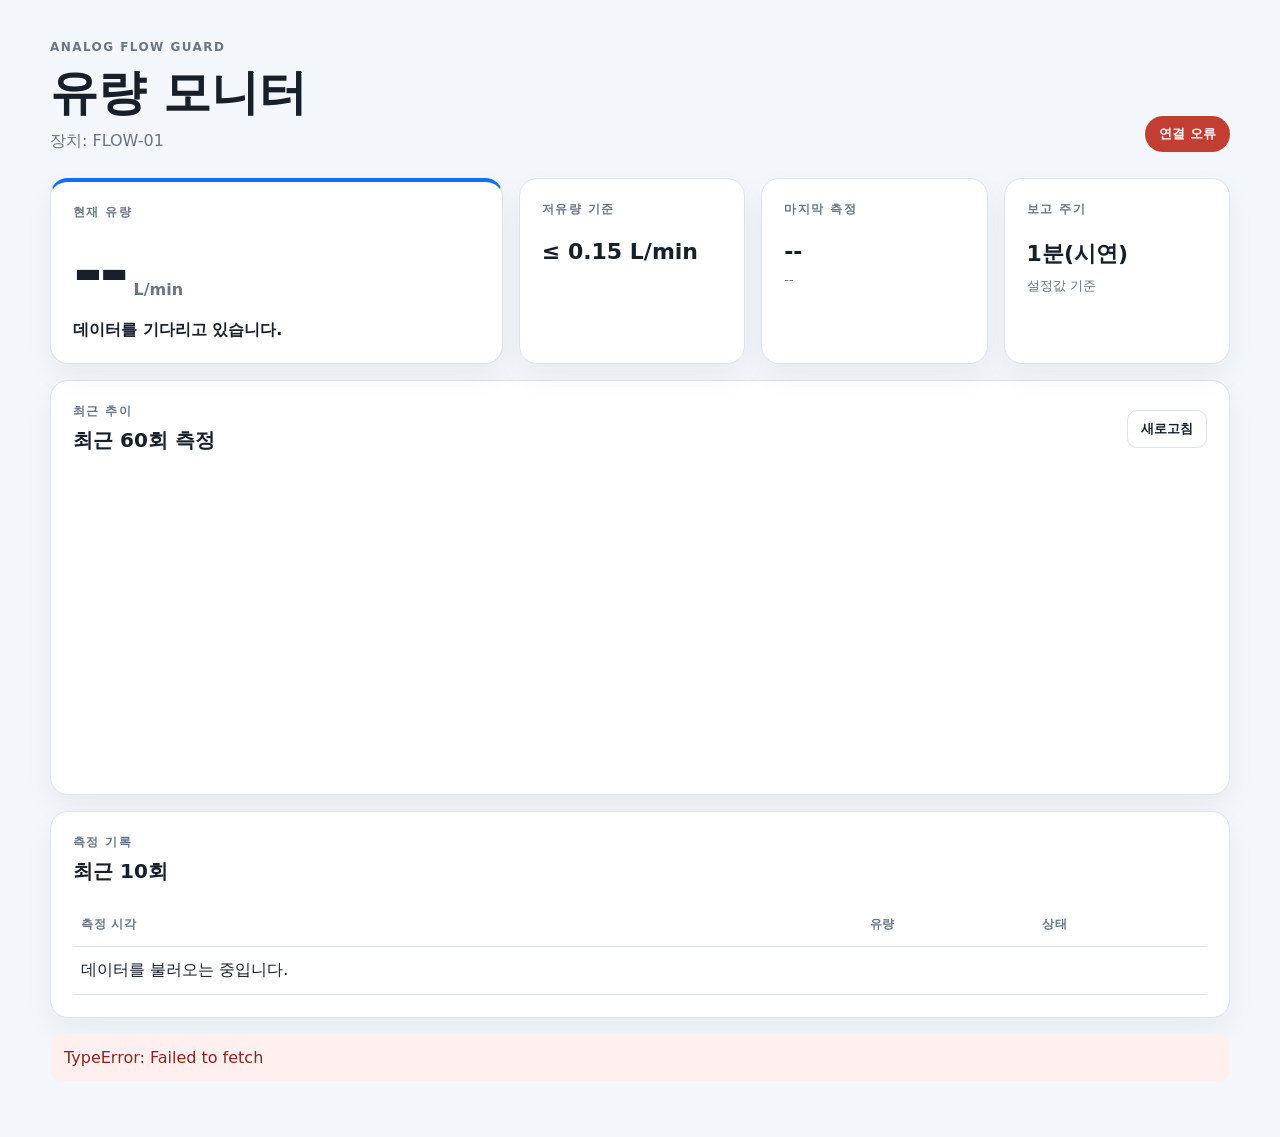
==== web/index.html @ fb078036 "Deploy Analog Flow Guard application" ====
<!doctype html>
<html lang="ko">
<head>
  <meta charset="utf-8">
  <meta name="viewport" content="width=device-width, initial-scale=1">
  <meta name="color-scheme" content="light dark">
  <title>Flow Guard Dashboard</title>
  <link rel="stylesheet" href="styles.css">
</head>
<body>
  <main class="shell">
    <header class="hero">
      <div>
        <p class="eyebrow">ANALOG FLOW GUARD</p>
        <h1>유량 모니터</h1>
        <p id="device-label" class="subtitle">장치를 불러오는 중</p>
      </div>
      <div id="connection-badge" class="badge badge-waiting">설정 확인 중</div>
    </header>
    <section class="summary-grid" aria-label="현재 상태">
      <article class="card current-card"><p class="label">현재 유량</p><div class="current-reading"><strong id="current-flow">--</strong><span>L/min</span></div><p id="reading-status" class="reading-status">데이터를 기다리고 있습니다.</p></article>
      <article class="card"><p class="label">저유량 기준</p><strong id="threshold-value" class="secondary-value">-- L/min</strong></article>
      <article class="card"><p class="label">마지막 측정</p><strong id="last-measured" class="secondary-value">--</strong><p id="last-age" class="muted">--</p></article>
      <article class="card"><p class="label">보고 주기</p><strong id="report-interval" class="secondary-value">--</strong><p class="muted">설정값 기준</p></article>
    </section>
    <section class="card chart-card">
      <div class="section-heading"><div><p class="label">최근 추이</p><h2>최근 60회 측정</h2></div><button id="refresh-button" type="button">새로고침</button></div>
      <div class="chart-wrap"><svg id="flow-chart" viewBox="0 0 900 300" role="img" aria-label="최근 유량 그래프"></svg></div>
    </section>
    <section class="card records-card">
      <div class="section-heading"><div><p class="label">측정 기록</p><h2>최근 10회</h2></div></div>
      <div class="table-wrap"><table><thead><tr><th>측정 시각</th><th>유량</th><th>상태</th></tr></thead><tbody id="records-body"><tr><td colspan="3">데이터를 불러오는 중입니다.</td></tr></tbody></table></div>
    </section>
    <p id="error-detail" class="error-detail" hidden></p>
  </main>
  <script src="config.js?v=1"></script>
  <script src="app.js?v=3"></script>
</body>
</html>
---- web/styles.css ----
:root { color-scheme: light; --background:#f3f6fa; --surface:#fff; --text:#17202a; --muted:#687687; --line:#dce4ec; --primary:#146ef5; --normal:#18864b; --warning:#c23d32; --waiting:#6b7280; font-family:Inter,Pretendard,"Noto Sans KR",system-ui,sans-serif; }
* { box-sizing:border-box; }
body { margin:0; background:var(--background); color:var(--text); }
.shell { width:min(1180px,calc(100% - 32px)); margin:0 auto; padding:40px 0 56px; }
.hero { display:flex; align-items:flex-end; justify-content:space-between; gap:24px; margin-bottom:26px; }
.eyebrow,.label { margin:0 0 7px; color:var(--muted); font-size:12px; font-weight:800; letter-spacing:.12em; }
h1,h2,p { margin-top:0; } h1 { margin-bottom:6px; font-size:clamp(30px,5vw,48px); } h2 { margin-bottom:0; font-size:20px; }
.subtitle,.muted { color:var(--muted); } .subtitle { margin-bottom:0; }
.badge { border-radius:999px; padding:9px 14px; color:#fff; font-size:13px; font-weight:800; white-space:nowrap; }
.badge-normal { background:var(--normal); } .badge-warning { background:var(--warning); } .badge-waiting { background:var(--waiting); }
.summary-grid { display:grid; grid-template-columns:2fr repeat(3,1fr); gap:16px; margin-bottom:16px; }
.card { border:1px solid var(--line); border-radius:18px; background:var(--surface); box-shadow:0 12px 30px rgba(20,35,55,.05); padding:22px; }
.current-card { border-top:4px solid var(--primary); } .current-reading { display:flex; align-items:baseline; gap:8px; }
.current-reading strong { font-size:clamp(44px,7vw,72px); letter-spacing:-.05em; } .current-reading span { color:var(--muted); font-weight:700; }
.reading-status { margin:8px 0 0; font-weight:700; } .secondary-value { display:block; margin-top:21px; font-size:22px; }
.card .muted { margin:8px 0 0; font-size:13px; } .chart-card,.records-card { margin-top:16px; }
.section-heading { display:flex; align-items:center; justify-content:space-between; gap:16px; margin-bottom:18px; }
button { border:1px solid var(--line); border-radius:10px; background:var(--surface); color:var(--text); cursor:pointer; font-weight:750; padding:9px 13px; }
button:hover { border-color:var(--primary); color:var(--primary); } .chart-wrap { min-height:280px; overflow-x:auto; }
#flow-chart { display:block; width:100%; min-width:650px; height:300px; } .grid-line { stroke:var(--line); stroke-width:1; }
.threshold-line { stroke:var(--warning); stroke-width:2; stroke-dasharray:7 6; } .data-line { fill:none; stroke:var(--primary); stroke-width:4; stroke-linejoin:round; stroke-linecap:round; }
.chart-label { fill:var(--muted); font-size:12px; } .table-wrap { overflow-x:auto; } table { width:100%; border-collapse:collapse; }
th,td { border-bottom:1px solid var(--line); padding:13px 8px; text-align:left; } th { color:var(--muted); font-size:12px; letter-spacing:.05em; }
td:nth-child(2),th:nth-child(2) { text-align:right; } td:nth-child(3),th:nth-child(3) { text-align:center; }
.status-normal { color:var(--normal); font-weight:800; } .status-warning { color:var(--warning); font-weight:800; }
.error-detail { border-radius:12px; margin:16px 0 0; background:#fff0ef; color:#8e261e; padding:14px; white-space:pre-wrap; }
@media (max-width:850px) { .summary-grid { grid-template-columns:1fr 1fr; } }
@media (max-width:560px) { .shell { width:min(100% - 20px,1180px); padding-top:24px; } .hero { align-items:flex-start; flex-direction:column; } .summary-grid { grid-template-columns:1fr; } .card { padding:18px; border-radius:14px; } }
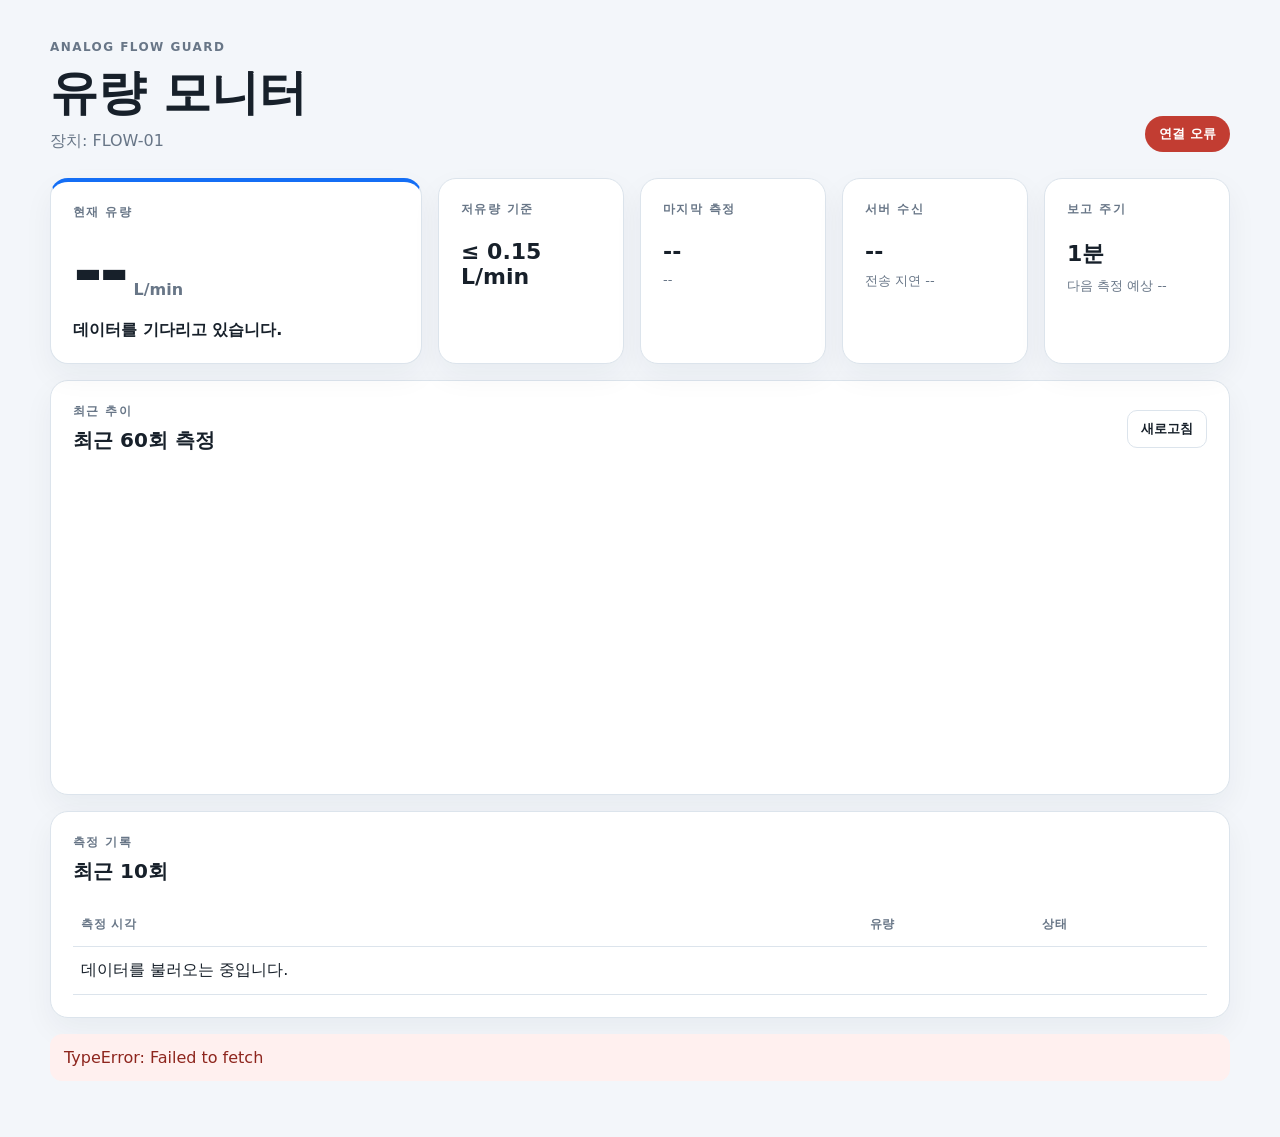
==== commit 83ce8fca: "Improve dashboard collection diagnostics" ====
--- a/web/index.html
+++ b/web/index.html
@@ -5,7 +5,7 @@
   <meta name="viewport" content="width=device-width, initial-scale=1">
   <meta name="color-scheme" content="light dark">
   <title>Flow Guard Dashboard</title>
-  <link rel="stylesheet" href="styles.css">
+  <link rel="stylesheet" href="styles.css?v=2">
 </head>
 <body>
   <main class="shell">
@@ -21,7 +21,8 @@
       <article class="card current-card"><p class="label">현재 유량</p><div class="current-reading"><strong id="current-flow">--</strong><span>L/min</span></div><p id="reading-status" class="reading-status">데이터를 기다리고 있습니다.</p></article>
       <article class="card"><p class="label">저유량 기준</p><strong id="threshold-value" class="secondary-value">-- L/min</strong></article>
       <article class="card"><p class="label">마지막 측정</p><strong id="last-measured" class="secondary-value">--</strong><p id="last-age" class="muted">--</p></article>
-      <article class="card"><p class="label">보고 주기</p><strong id="report-interval" class="secondary-value">--</strong><p class="muted">설정값 기준</p></article>
+      <article class="card"><p class="label">서버 수신</p><strong id="last-received" class="secondary-value">--</strong><p id="ingest-delay" class="muted">전송 지연 --</p></article>
+      <article class="card"><p class="label">보고 주기</p><strong id="report-interval" class="secondary-value">--</strong><p id="next-expected" class="muted">다음 측정 예상 --</p></article>
     </section>
     <section class="card chart-card">
       <div class="section-heading"><div><p class="label">최근 추이</p><h2>최근 60회 측정</h2></div><button id="refresh-button" type="button">새로고침</button></div>
@@ -34,6 +35,6 @@
     <p id="error-detail" class="error-detail" hidden></p>
   </main>
   <script src="config.js?v=1"></script>
-  <script src="app.js?v=3"></script>
+  <script src="app.js?v=4"></script>
 </body>
 </html>
--- a/web/styles.css
+++ b/web/styles.css
@@ -8,7 +8,7 @@
 .subtitle,.muted { color:var(--muted); } .subtitle { margin-bottom:0; }
 .badge { border-radius:999px; padding:9px 14px; color:#fff; font-size:13px; font-weight:800; white-space:nowrap; }
 .badge-normal { background:var(--normal); } .badge-warning { background:var(--warning); } .badge-waiting { background:var(--waiting); }
-.summary-grid { display:grid; grid-template-columns:2fr repeat(3,1fr); gap:16px; margin-bottom:16px; }
+.summary-grid { display:grid; grid-template-columns:2fr repeat(4,1fr); gap:16px; margin-bottom:16px; }
 .card { border:1px solid var(--line); border-radius:18px; background:var(--surface); box-shadow:0 12px 30px rgba(20,35,55,.05); padding:22px; }
 .current-card { border-top:4px solid var(--primary); } .current-reading { display:flex; align-items:baseline; gap:8px; }
 .current-reading strong { font-size:clamp(44px,7vw,72px); letter-spacing:-.05em; } .current-reading span { color:var(--muted); font-weight:700; }
@@ -24,5 +24,5 @@
 td:nth-child(2),th:nth-child(2) { text-align:right; } td:nth-child(3),th:nth-child(3) { text-align:center; }
 .status-normal { color:var(--normal); font-weight:800; } .status-warning { color:var(--warning); font-weight:800; }
 .error-detail { border-radius:12px; margin:16px 0 0; background:#fff0ef; color:#8e261e; padding:14px; white-space:pre-wrap; }
-@media (max-width:850px) { .summary-grid { grid-template-columns:1fr 1fr; } }
+@media (max-width:1050px) { .summary-grid { grid-template-columns:1fr 1fr; } .current-card { grid-column:1 / -1; } }
 @media (max-width:560px) { .shell { width:min(100% - 20px,1180px); padding-top:24px; } .hero { align-items:flex-start; flex-direction:column; } .summary-grid { grid-template-columns:1fr; } .card { padding:18px; border-radius:14px; } }
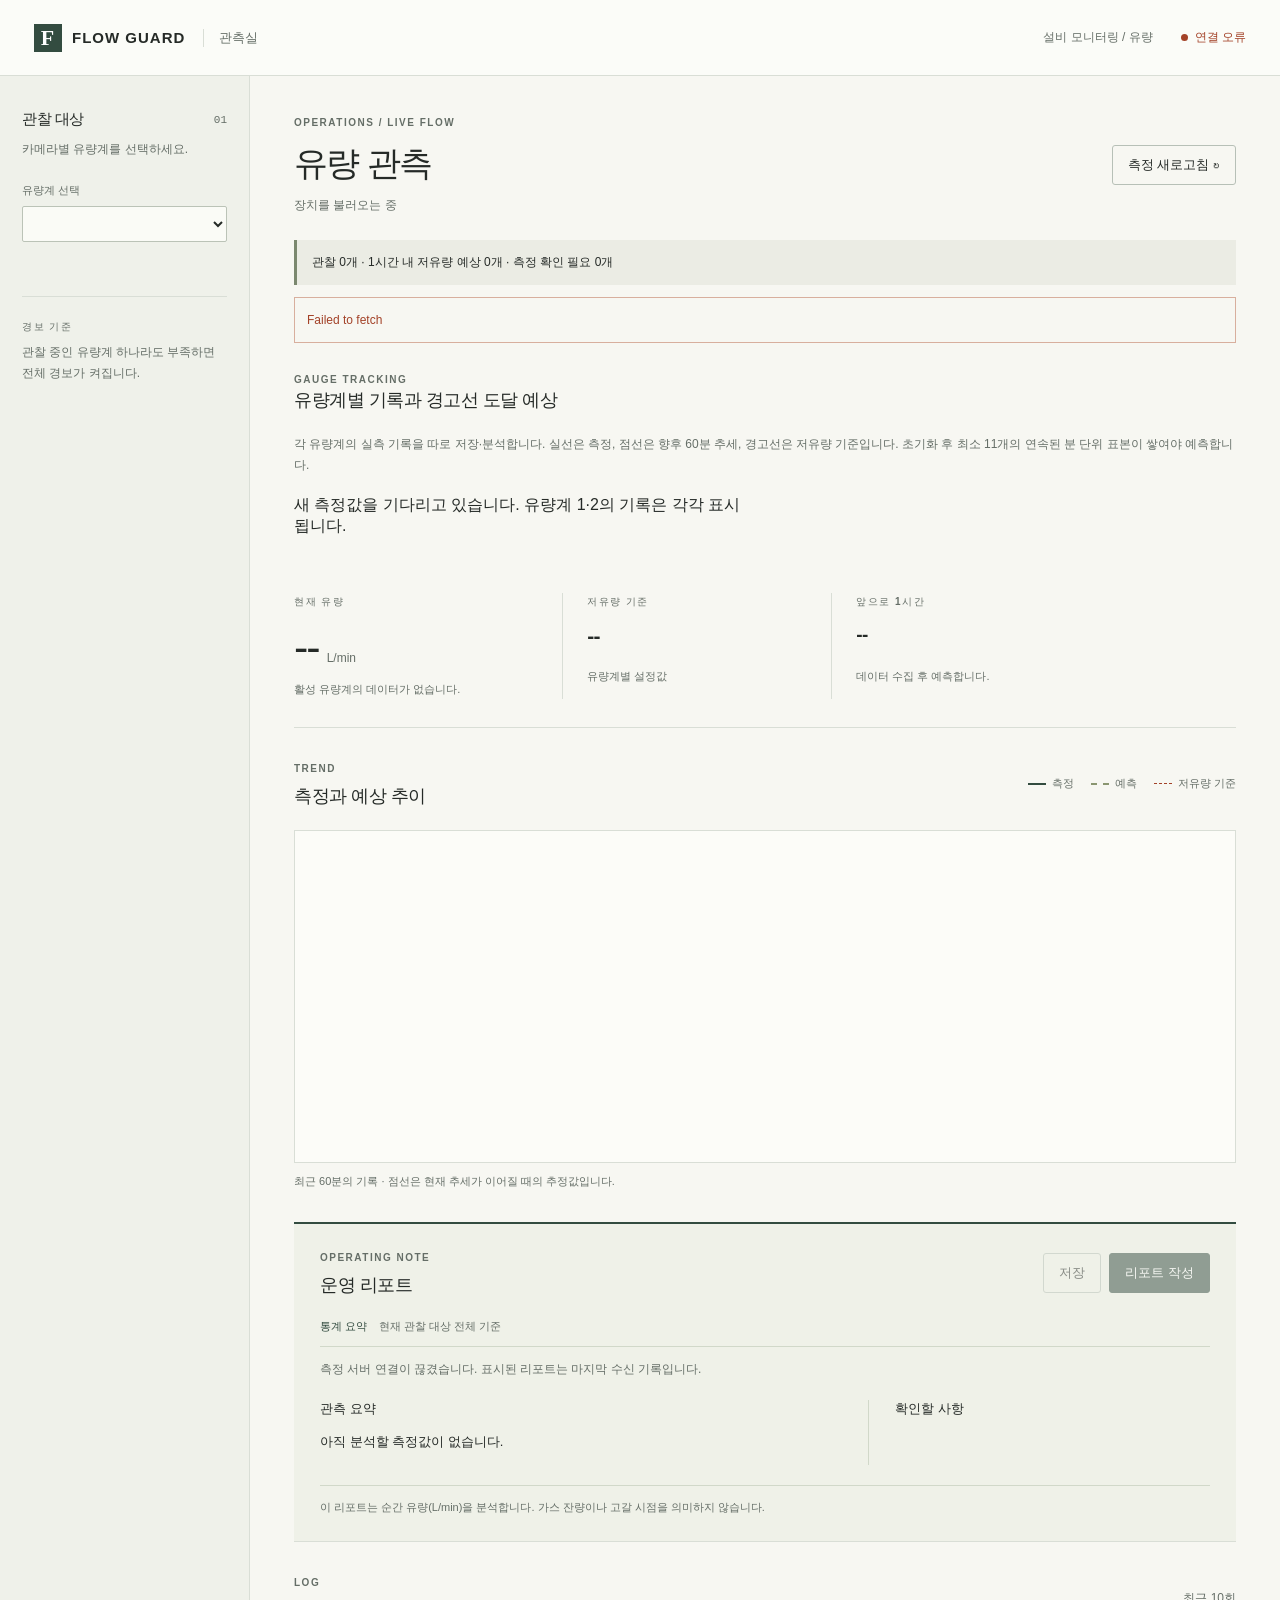
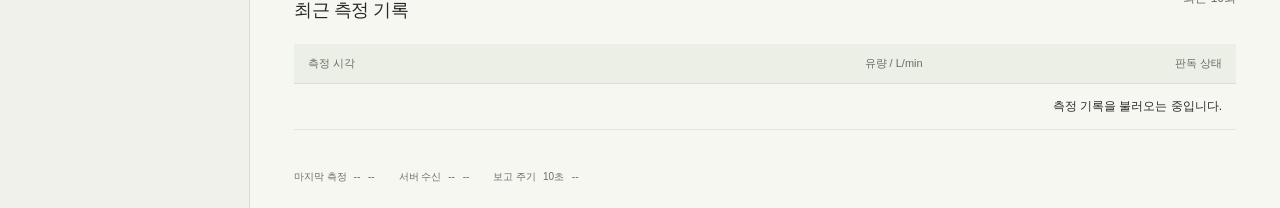
==== commit 6cb33409: "Show independent gauge histories and threshold forecasts" ====
--- a/web/index.html
+++ b/web/index.html
@@ -3,38 +3,55 @@
 <head>
   <meta charset="utf-8">
   <meta name="viewport" content="width=device-width, initial-scale=1">
-  <meta name="color-scheme" content="light dark">
-  <title>Flow Guard Dashboard</title>
-  <link rel="stylesheet" href="styles.css?v=2">
+  <meta name="color-scheme" content="light">
+  <title>Flow Guard · 관측실</title>
+  <link rel="stylesheet" href="styles.css?v=dual-3">
 </head>
 <body>
-  <main class="shell">
-    <header class="hero">
-      <div>
-        <p class="eyebrow">ANALOG FLOW GUARD</p>
-        <h1>유량 모니터</h1>
-        <p id="device-label" class="subtitle">장치를 불러오는 중</p>
-      </div>
-      <div id="connection-badge" class="badge badge-waiting">설정 확인 중</div>
-    </header>
-    <section class="summary-grid" aria-label="현재 상태">
-      <article class="card current-card"><p class="label">현재 유량</p><div class="current-reading"><strong id="current-flow">--</strong><span>L/min</span></div><p id="reading-status" class="reading-status">데이터를 기다리고 있습니다.</p></article>
-      <article class="card"><p class="label">저유량 기준</p><strong id="threshold-value" class="secondary-value">-- L/min</strong></article>
-      <article class="card"><p class="label">마지막 측정</p><strong id="last-measured" class="secondary-value">--</strong><p id="last-age" class="muted">--</p></article>
-      <article class="card"><p class="label">서버 수신</p><strong id="last-received" class="secondary-value">--</strong><p id="ingest-delay" class="muted">전송 지연 --</p></article>
-      <article class="card"><p class="label">보고 주기</p><strong id="report-interval" class="secondary-value">--</strong><p id="next-expected" class="muted">다음 측정 예상 --</p></article>
-    </section>
-    <section class="card chart-card">
-      <div class="section-heading"><div><p class="label">최근 추이</p><h2>최근 60회 측정</h2></div><button id="refresh-button" type="button">새로고침</button></div>
-      <div class="chart-wrap"><svg id="flow-chart" viewBox="0 0 900 300" role="img" aria-label="최근 유량 그래프"></svg></div>
-    </section>
-    <section class="card records-card">
-      <div class="section-heading"><div><p class="label">측정 기록</p><h2>최근 10회</h2></div></div>
-      <div class="table-wrap"><table><thead><tr><th>측정 시각</th><th>유량</th><th>상태</th></tr></thead><tbody id="records-body"><tr><td colspan="3">데이터를 불러오는 중입니다.</td></tr></tbody></table></div>
-    </section>
-    <p id="error-detail" class="error-detail" hidden></p>
-  </main>
-  <script src="config.js?v=1"></script>
-  <script src="app.js?v=4"></script>
+  <a class="skip-link" href="#workspace">본문으로 이동</a>
+  <header class="topbar"><a class="brand" href="./"><span class="brand-mark" aria-hidden="true">F</span> FLOW GUARD <span class="brand-sub">관측실</span></a><span class="top-note">설비 모니터링 / 유량</span><div id="connection-badge" class="badge badge-waiting">연결 확인 중</div></header>
+  <div id="demo-banner" class="demo-banner" hidden>미리보기 · 화면 구성을 위한 예시 데이터입니다. 실제 측정이나 경보에 사용하지 않습니다.</div>
+  <div class="layout">
+    <aside class="sidebar" aria-label="관찰 유량계">
+      <div class="section-heading"><h2>관찰 대상</h2><span class="section-number">01</span></div>
+      <p class="muted">카메라별 유량계를 선택하세요.</p>
+      <label class="select-label" for="gauge-select">유량계 선택</label><select id="gauge-select" aria-label="상세 유량계"></select>
+      <div id="gauge-cards" class="gauge-grid"></div>
+      <div class="sidebar-note"><span class="small-label">경보 기준</span><p>관찰 중인 유량계 하나라도 부족하면 전체 경보가 켜집니다.</p></div>
+    </aside>
+    <main id="workspace" class="workspace">
+      <header class="page-heading"><div><p class="eyebrow">OPERATIONS / LIVE FLOW</p><h1>유량 관측</h1><p id="device-label" class="subtitle">장치를 불러오는 중</p></div><button id="refresh-button" type="button">측정 새로고침 <span aria-hidden="true">↻</span></button></header>
+      <p id="overall-status" class="status-strip" role="status" aria-live="polite">데이터를 기다리고 있습니다.</p>
+      <p id="error-detail" class="error-detail" hidden></p>
+      <section class="individual-section" aria-labelledby="individual-title">
+        <div class="section-heading"><div><p class="small-label">GAUGE TRACKING</p><h2 id="individual-title">유량계별 기록과 경고선 도달 예상</h2></div></div>
+        <p class="muted">각 유량계의 실측 기록을 따로 저장·분석합니다. 실선은 측정, 점선은 향후 60분 추세, 경고선은 저유량 기준입니다. 초기화 후 최소 11개의 연속된 분 단위 표본이 쌓여야 예측합니다.</p>
+        <div id="individual-trends" class="individual-trends"></div>
+      </section>
+      <section class="metrics" aria-label="선택한 유량계 현재 상태">
+        <article><p class="small-label">현재 유량</p><div class="current-reading"><strong id="current-flow">--</strong><span>L/min</span></div><p id="reading-status" class="muted">측정 대기</p></article>
+        <article><p class="small-label">저유량 기준</p><strong id="threshold-value" class="metric-value">--</strong><p class="muted">유량계별 설정값</p></article>
+        <article class="forecast-metric"><p class="small-label">앞으로 1시간</p><strong id="forecast-value" class="metric-value">데이터 수집 중</strong><p id="forecast-detail" class="muted">유량 변화 추세를 확인합니다.</p></article>
+      </section>
+      <section class="chart-section" aria-labelledby="chart-title">
+        <div class="section-heading"><div><p class="small-label">TREND</p><h2 id="chart-title">측정과 예상 추이</h2></div><div class="legend"><span><i class="legend-actual"></i>측정</span><span><i class="legend-forecast"></i>예측</span><span><i class="legend-threshold"></i>저유량 기준</span></div></div>
+        <div class="chart-wrap"><svg id="flow-chart" viewBox="0 0 900 300" role="img" aria-label="최근 유량과 향후 60분 예상 추이"></svg></div>
+        <p class="chart-caption">최근 60분의 기록 · 점선은 현재 추세가 이어질 때의 추정값입니다.</p>
+      </section>
+      <section class="report-section" aria-labelledby="report-title">
+        <div class="section-heading"><div><p class="small-label">OPERATING NOTE</p><h2 id="report-title">운영 리포트</h2></div><div class="report-actions"><button id="download-report" type="button" disabled>저장</button><button id="generate-report" class="primary-button" type="button">리포트 작성</button></div></div>
+        <div class="report-meta"><span id="report-source">통계 요약</span><span id="report-time">현재 관찰 대상 전체 기준</span></div>
+        <p id="report-notice" class="muted" role="status" aria-live="polite">측정 기록을 불러온 뒤 요약을 제공합니다.</p>
+        <div class="report-content"><div><h3>관측 요약</h3><p id="report-summary">아직 분석할 측정값이 없습니다.</p><ul id="report-findings"></ul></div><div class="report-next"><h3>확인할 사항</h3><ul id="report-actions"></ul></div></div>
+        <p id="report-limitations" class="report-footnote">이 리포트는 순간 유량(L/min)을 분석합니다. 가스 잔량이나 고갈 시점을 의미하지 않습니다.</p>
+      </section>
+      <section class="records-section" aria-labelledby="records-title"><div class="section-heading"><div><p class="small-label">LOG</p><h2 id="records-title">최근 측정 기록</h2></div><span class="muted">최근 10회</span></div><div class="table-wrap"><table><thead><tr><th scope="col">측정 시각</th><th scope="col">유량 / L/min</th><th scope="col">판독 상태</th></tr></thead><tbody id="records-body"><tr><td colspan="3">측정 기록을 불러오는 중입니다.</td></tr></tbody></table></div></section>
+      <footer class="telemetry"><div>마지막 측정 <strong id="last-measured">--</strong> <span id="last-age">--</span></div><div>서버 수신 <strong id="last-received">--</strong> <span id="ingest-delay">--</span></div><div>보고 주기 <strong id="report-interval">--</strong> <span id="next-expected">--</span></div></footer>
+    </main>
+  </div>
+  <script src="config.js?v=3"></script>
+  <script src="report-core.js?v=1"></script>
+  <script src="report-ui.js?v=1"></script>
+  <script src="app.js?v=7"></script>
 </body>
 </html>
--- a/web/styles.css
+++ b/web/styles.css
@@ -1,28 +1,10 @@
-:root { color-scheme: light; --background:#f3f6fa; --surface:#fff; --text:#17202a; --muted:#687687; --line:#dce4ec; --primary:#146ef5; --normal:#18864b; --warning:#c23d32; --waiting:#6b7280; font-family:Inter,Pretendard,"Noto Sans KR",system-ui,sans-serif; }
-* { box-sizing:border-box; }
-body { margin:0; background:var(--background); color:var(--text); }
-.shell { width:min(1180px,calc(100% - 32px)); margin:0 auto; padding:40px 0 56px; }
-.hero { display:flex; align-items:flex-end; justify-content:space-between; gap:24px; margin-bottom:26px; }
-.eyebrow,.label { margin:0 0 7px; color:var(--muted); font-size:12px; font-weight:800; letter-spacing:.12em; }
-h1,h2,p { margin-top:0; } h1 { margin-bottom:6px; font-size:clamp(30px,5vw,48px); } h2 { margin-bottom:0; font-size:20px; }
-.subtitle,.muted { color:var(--muted); } .subtitle { margin-bottom:0; }
-.badge { border-radius:999px; padding:9px 14px; color:#fff; font-size:13px; font-weight:800; white-space:nowrap; }
-.badge-normal { background:var(--normal); } .badge-warning { background:var(--warning); } .badge-waiting { background:var(--waiting); }
-.summary-grid { display:grid; grid-template-columns:2fr repeat(4,1fr); gap:16px; margin-bottom:16px; }
-.card { border:1px solid var(--line); border-radius:18px; background:var(--surface); box-shadow:0 12px 30px rgba(20,35,55,.05); padding:22px; }
-.current-card { border-top:4px solid var(--primary); } .current-reading { display:flex; align-items:baseline; gap:8px; }
-.current-reading strong { font-size:clamp(44px,7vw,72px); letter-spacing:-.05em; } .current-reading span { color:var(--muted); font-weight:700; }
-.reading-status { margin:8px 0 0; font-weight:700; } .secondary-value { display:block; margin-top:21px; font-size:22px; }
-.card .muted { margin:8px 0 0; font-size:13px; } .chart-card,.records-card { margin-top:16px; }
-.section-heading { display:flex; align-items:center; justify-content:space-between; gap:16px; margin-bottom:18px; }
-button { border:1px solid var(--line); border-radius:10px; background:var(--surface); color:var(--text); cursor:pointer; font-weight:750; padding:9px 13px; }
-button:hover { border-color:var(--primary); color:var(--primary); } .chart-wrap { min-height:280px; overflow-x:auto; }
-#flow-chart { display:block; width:100%; min-width:650px; height:300px; } .grid-line { stroke:var(--line); stroke-width:1; }
-.threshold-line { stroke:var(--warning); stroke-width:2; stroke-dasharray:7 6; } .data-line { fill:none; stroke:var(--primary); stroke-width:4; stroke-linejoin:round; stroke-linecap:round; }
-.chart-label { fill:var(--muted); font-size:12px; } .table-wrap { overflow-x:auto; } table { width:100%; border-collapse:collapse; }
-th,td { border-bottom:1px solid var(--line); padding:13px 8px; text-align:left; } th { color:var(--muted); font-size:12px; letter-spacing:.05em; }
-td:nth-child(2),th:nth-child(2) { text-align:right; } td:nth-child(3),th:nth-child(3) { text-align:center; }
-.status-normal { color:var(--normal); font-weight:800; } .status-warning { color:var(--warning); font-weight:800; }
-.error-detail { border-radius:12px; margin:16px 0 0; background:#fff0ef; color:#8e261e; padding:14px; white-space:pre-wrap; }
-@media (max-width:1050px) { .summary-grid { grid-template-columns:1fr 1fr; } .current-card { grid-column:1 / -1; } }
-@media (max-width:560px) { .shell { width:min(100% - 20px,1180px); padding-top:24px; } .hero { align-items:flex-start; flex-direction:column; } .summary-grid { grid-template-columns:1fr; } .card { padding:18px; border-radius:14px; } }
+@charset "UTF-8";
+.individual-section{margin:28px 0}.individual-trends{display:grid;grid-template-columns:repeat(2,minmax(0,1fr));gap:20px;margin-top:20px}.individual-trend{min-width:0;border:1px solid #d9ded6;padding:20px;background:#fbfcf8}.individual-trend h3{font-size:19px;margin-bottom:12px}.individual-trend svg{width:100%;display:block;margin:18px 0}.gauge-live{font-size:19px;font-variant-numeric:tabular-nums}.gauge-eta{margin:10px 0;font-weight:650;color:#334c40}@media(max-width:1100px){.individual-trends{grid-template-columns:1fr}}
+:root{font-family:"Pretendard","Noto Sans KR","Malgun Gothic",sans-serif;color:#252a27;background:#f7f7f2;font-synthesis:none;--muted:#656e67;--line:#d9ded6;--green:#334c40;--rust:#a34228}
+*{box-sizing:border-box}body{margin:0}button,select{font:inherit}button,a,select{-webkit-tap-highlight-color:transparent}button{cursor:pointer;border:1px solid #b7c0b7;border-radius:3px;padding:10px 15px;background:transparent;color:inherit;font-size:13px;font-weight:600}button:hover{background:#e9ede6}button:disabled{opacity:.5;cursor:wait}button:focus-visible,a:focus-visible,select:focus-visible{outline:3px solid #9f6b29;outline-offset:3px}a{color:inherit}h1,h2,h3,p{margin:0}h1{font-size:34px;letter-spacing:-1.6px;font-weight:650}h2{font-size:18px;letter-spacing:-.5px;font-weight:650}h3{font-size:13px;margin-bottom:13px}p{line-height:1.7}ul{padding-left:19px;margin:12px 0 0}li{margin:8px 0;line-height:1.7}strong{font-weight:650}[hidden]{display:none!important}
+.topbar{height:76px;padding:0 34px;border-bottom:1px solid var(--line);display:flex;align-items:center;gap:28px;background:#fbfcf8}.brand{display:flex;align-items:center;gap:10px;text-decoration:none;font-size:15px;font-weight:750;letter-spacing:1px}.brand-mark{display:grid;place-items:center;width:28px;height:28px;background:var(--green);color:white;font-family:Georgia,serif;font-size:22px}.brand-sub{font-weight:400;letter-spacing:0;font-size:13px;color:var(--muted);border-left:1px solid var(--line);padding-left:15px;margin-left:8px}.top-note{font-size:12px;color:var(--muted);margin-left:auto}.badge{font-size:12px;display:flex;align-items:center;gap:7px;font-weight:650;white-space:nowrap}.badge:before{content:"";width:7px;height:7px;border-radius:50%;background:currentColor}.badge-normal{color:#365e44}.badge-warning{color:var(--rust)}.badge-waiting{color:#737365}
+.layout{display:grid;grid-template-columns:250px minmax(0,1fr);max-width:1600px;margin:auto;min-height:calc(100vh - 76px)}.sidebar{padding:34px 22px;border-right:1px solid var(--line);background:#eff1ea}.sidebar h2{font-size:15px}.section-number{font-size:11px;color:var(--muted);font-family:monospace}.section-heading{display:flex;align-items:center;justify-content:space-between;gap:16px;margin-bottom:22px}.sidebar .section-heading{margin-bottom:10px}.muted,.subtitle{color:var(--muted);font-size:12px}.select-label{display:block;margin:24px 0 8px;font-size:11px;color:var(--muted)}select{width:100%;max-width:100%;background:#fafbf6;border:1px solid #bbc3b7;border-radius:2px;padding:9px;font-size:12px;color:inherit}.gauge-grid{display:grid;gap:8px;margin-top:16px}.gauge-card{display:grid;text-align:left;gap:9px;padding:16px 12px;border:1px solid transparent;border-left:3px solid transparent;border-radius:0;overflow-wrap:anywhere}.gauge-card strong{font-size:12px}.gauge-card span:nth-child(2){font-size:22px;letter-spacing:-.6px;font-variant-numeric:tabular-nums}.gauge-card span:last-child{font-size:11px;color:var(--muted)}.gauge-card[aria-pressed=true]{background:#fafbf6;border-color:#d3d9ce;border-left-color:var(--green)}.gauge-warning span:last-child{color:var(--rust)}.gauge-warning[aria-pressed=true]{border-left-color:var(--rust)}.sidebar-note{margin-top:38px;padding-top:22px;border-top:1px solid var(--line);color:var(--muted);font-size:12px}.sidebar-note p{margin-top:8px}
+.workspace{padding:38px 44px 24px;min-width:0}.page-heading{display:flex;align-items:center;justify-content:space-between;gap:20px;margin-bottom:25px}.eyebrow,.small-label{font-size:10px;letter-spacing:1.5px;color:var(--muted);font-weight:650}.eyebrow{margin-bottom:10px}.subtitle{margin-top:8px}.status-strip{background:#ebece4;border-left:3px solid #7b886f;padding:12px 15px;font-size:12px}.status-strip[data-alert=true]{background:#f5e9e2;border-color:var(--rust);color:#873c29}.metrics{display:grid;grid-template-columns:1fr 1fr 1.5fr;border-bottom:1px solid var(--line);padding:28px 0;margin-bottom:32px}.metrics article{padding:0 24px;border-right:1px solid var(--line)}.metrics article:first-child{padding-left:0}.metrics article:last-child{border:0;padding-right:0}.metrics .small-label{margin-bottom:14px}.current-reading{display:flex;align-items:baseline;gap:8px}.current-reading strong{font-size:43px;line-height:1.1;letter-spacing:-2px;font-variant-numeric:tabular-nums;font-weight:500}.current-reading span{font-size:12px;color:var(--muted)}.metric-value{font-size:21px;letter-spacing:-.6px;display:block;min-height:34px}.metrics .muted{margin-top:9px;font-size:11px;line-height:1.7}.forecast-metric .metric-value{font-size:19px}.chart-section{margin-bottom:30px}.chart-section .small-label,.records-section .small-label,.report-section .small-label{margin-bottom:7px}.legend{display:flex;gap:17px;font-size:11px;color:var(--muted)}.legend span{display:flex;align-items:center;gap:6px}.legend i{width:18px;border-top:2px solid var(--green)}.legend .legend-forecast{border-top:2px dashed #8a9671}.legend .legend-threshold{border-top:1px dashed var(--rust)}.chart-wrap{background:#fcfcf8;border:1px solid var(--line);padding:16px 10px 8px}.chart-wrap svg{display:block;width:100%;height:auto;min-height:210px}.chart-label{fill:var(--muted);font-size:11px;font-family:inherit}.grid-line{stroke:#e3e7de;stroke-width:1}.data-line{stroke:var(--green);stroke-width:2.5;fill:none;stroke-linejoin:round}.prediction-line{stroke:#7d8d62;stroke-width:2;stroke-dasharray:6 5;fill:none}.threshold-line{stroke:var(--rust);stroke-width:1;stroke-dasharray:4 5}.now-line{stroke:#b7bfae;stroke-dasharray:3 4}.chart-caption{color:var(--muted);font-size:11px;margin-top:9px}
+.report-section{border-top:2px solid var(--green);border-bottom:1px solid var(--line);background:#eff1e8;padding:25px 26px;margin:32px 0}.report-actions{display:flex;gap:8px}.primary-button{background:var(--green);border-color:var(--green);color:#fff}.primary-button:hover{background:#263e31}.report-meta{display:flex;flex-wrap:wrap;gap:12px;align-items:center;font-size:11px;color:var(--muted);padding-bottom:12px;border-bottom:1px solid #d1d8c9}.report-meta span:first-child{color:var(--green);font-weight:700}.report-section>.muted{margin-top:12px}.report-content{display:grid;grid-template-columns:1.5fr 1fr;gap:36px;padding:20px 0 12px;font-size:13px}.report-next{border-left:1px solid #d1d8c9;padding-left:26px}.report-content ul{font-size:12px}.report-footnote{font-size:11px;color:var(--muted);border-top:1px solid #d1d8c9;padding-top:12px;margin-top:8px}.table-wrap{overflow-x:auto}table{width:100%;border-collapse:collapse;font-size:12px;font-variant-numeric:tabular-nums;text-align:left}th{font-weight:500;font-size:11px;color:var(--muted);padding:12px 14px;background:#ecefe6;border-bottom:1px solid var(--line)}td{padding:14px;border-bottom:1px solid #e2e6dc}td:nth-child(2),th:nth-child(2){text-align:right}td:last-child,th:last-child{text-align:right}.telemetry{margin-top:24px;padding-top:16px;display:flex;flex-wrap:wrap;gap:9px 24px;font-size:10px;color:var(--muted)}.telemetry strong{font-weight:500;margin-left:4px}.telemetry span{margin-left:5px}.error-detail{padding:12px;color:var(--rust);font-size:12px;border:1px solid #d8af9e;margin-top:12px}.demo-banner{background:#e8d9ad;color:#55461e;text-align:center;padding:10px;font-size:12px}.skip-link{position:absolute;top:-60px;padding:12px;background:white;z-index:9}.skip-link:focus{top:5px}
+@media(min-width:1400px){.workspace{padding-left:58px;padding-right:58px}}@media(max-width:1050px){.layout{grid-template-columns:215px minmax(0,1fr)}.workspace{padding:30px 25px}.sidebar{padding:28px 15px}.metrics article{padding:0 15px}.metric-value{font-size:17px}.forecast-metric .metric-value{font-size:16px}.report-content{gap:20px}.legend{gap:9px}}@media(max-width:760px){.topbar{height:65px;padding:0 18px;gap:12px}.top-note,.brand-sub{display:none}.topbar .badge{margin-left:auto}.layout{display:block}.sidebar{border-right:0;border-bottom:1px solid var(--line);padding:18px}.sidebar>.muted,.sidebar-note,.select-label,.sidebar select{display:none}.sidebar .section-heading{margin:0}.gauge-grid{display:flex;overflow-x:auto;gap:8px}.gauge-card{flex:0 0 180px;background:#fafbf6}.workspace{padding:25px 18px}.page-heading{align-items:flex-end}h1{font-size:29px}.page-heading button{font-size:11px;padding:8px 10px}.metrics{grid-template-columns:1fr 1fr;gap:24px 0}.metrics article:nth-child(2){border:0}.metrics article:last-child{grid-column:1/-1;padding:18px 0 0;border-top:1px solid var(--line)}.current-reading strong{font-size:38px}.chart-section .section-heading{align-items:flex-start;flex-direction:column;gap:12px}.chart-wrap{overflow-x:auto}.chart-wrap svg{min-width:570px}.report-section{padding:20px 17px}.report-section .section-heading{align-items:flex-start}.report-actions{gap:5px}.report-actions button{font-size:11px;padding:8px}.report-content{grid-template-columns:1fr;gap:22px}.report-next{border-left:0;padding:16px 0 0;border-top:1px solid #d1d8c9}.telemetry{display:grid;gap:8px}.eyebrow{font-size:9px}td,th{padding:12px 8px}}
+@media print{.sidebar,.topbar,.page-heading button,.report-actions,.demo-banner{display:none}.layout{display:block}.workspace{padding:0}.report-section{break-inside:avoid}.chart-wrap svg{min-width:0}.report-content{grid-template-columns:1.5fr 1fr}}
